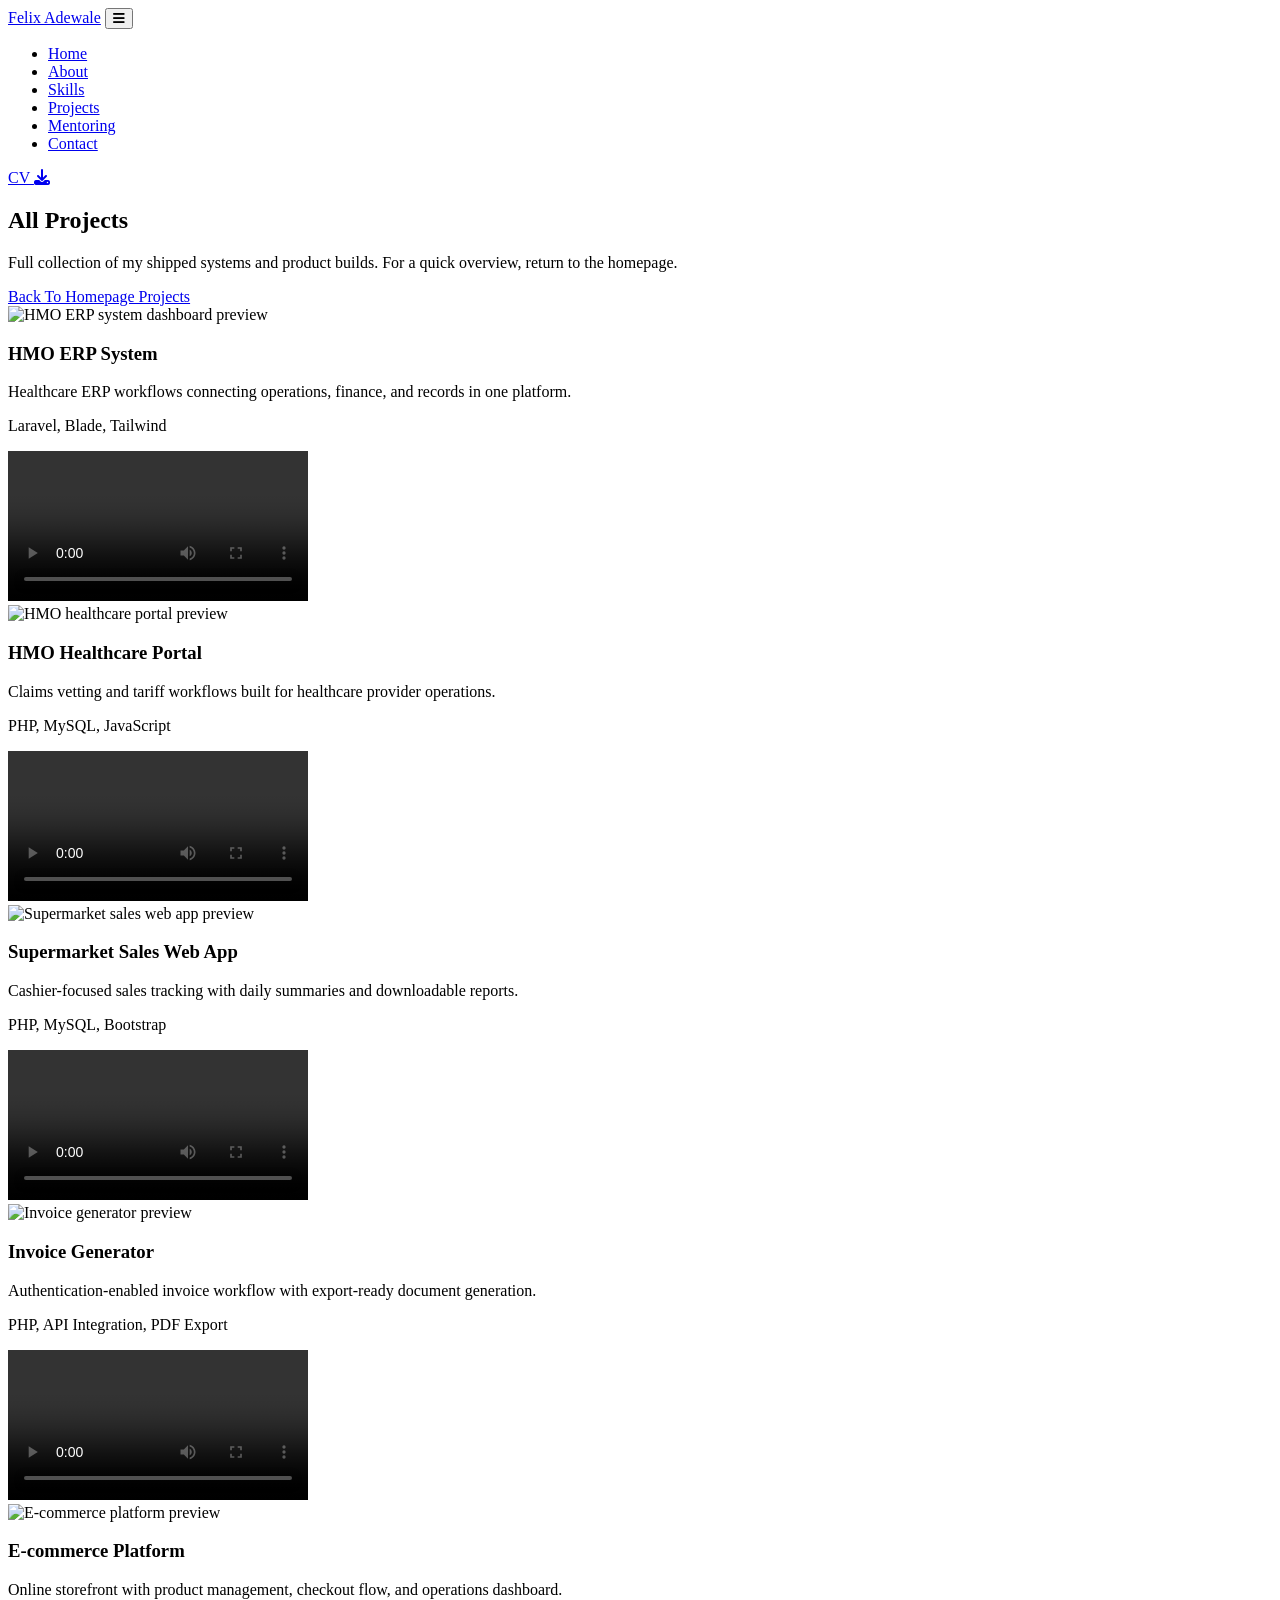
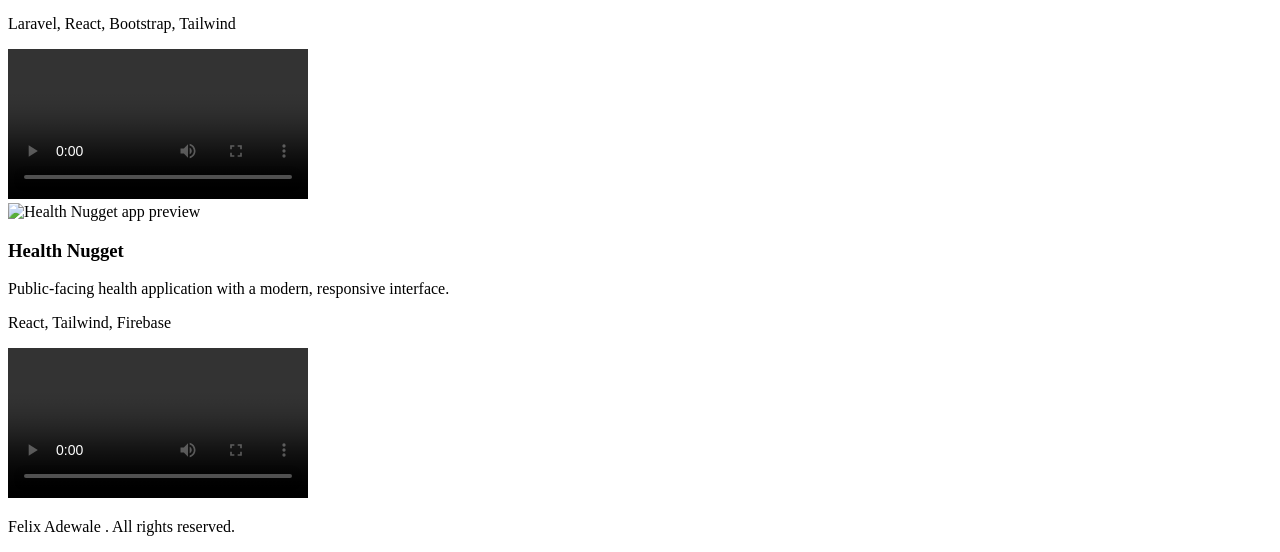
==== projects.html @ 6af77edf "updated my portfolio for socials" ====
<!DOCTYPE html>
<html lang="en">
<head>
    <meta charset="UTF-8">
    <meta name="viewport" content="width=device-width, initial-scale=1.0">
    <title>All Projects | Felix Adewale</title>
    <meta name="description" content="Complete project portfolio of Felix Adewale across healthcare, operations, education, and e-commerce systems.">
    <link rel="preconnect" href="https://fonts.googleapis.com">
    <link rel="preconnect" href="https://fonts.gstatic.com" crossorigin>
    <link href="https://fonts.googleapis.com/css2?family=Space+Grotesk:wght@400;500;700&family=Playfair+Display:wght@600;700&display=swap" rel="stylesheet">
    <link rel="stylesheet" href="https://cdnjs.cloudflare.com/ajax/libs/font-awesome/6.5.2/css/all.min.css" integrity="sha512-SnH5WK+bZxgPHs44uWIX+LLJAJ9/2PkPKZ5QiAj6Ta86w+fsb2TkcmfRyVX3pBnMFcV7oQPJkl9QevSCWr3W6A==" crossorigin="anonymous" referrerpolicy="no-referrer">
    <link rel="stylesheet" href="style.css">
    <link rel="stylesheet" href="animation.css">
    <script src="app.js" defer></script>
</head>
<body>
    <header class="site-header">
        <nav class="navbar container">
            <a href="index.html#home" class="logo">Felix <span>Adewale</span></a>

            <button class="hamburger-menu" aria-expanded="false" aria-controls="nav-links" aria-label="Open menu">
                <i class="fa-solid fa-bars"></i>
            </button>

            <ul class="nav-links" id="nav-links">
                <li><a href="index.html#home">Home</a></li>
                <li><a href="index.html#about">About</a></li>
                <li><a href="index.html#skills">Skills</a></li>
                <li><a href="projects.html" class="active">Projects</a></li>
                <li><a href="index.html#mentoring">Mentoring</a></li>
                <li><a href="index.html#contact">Contact</a></li>
            </ul>

            <a href="assets/cv/Felix-Adewale-CV.docx" target="_blank" rel="noopener" class="cvbtn">
                CV <i class="fa-solid fa-download"></i>
            </a>
        </nav>
    </header>

    <main>
        <section id="portfolio" class="section container">
            <h1>All Projects</h1>
            <p class="projects-page-intro">
                Full collection of my shipped systems and product builds. For a quick overview, return to the homepage.
            </p>
            <div class="view-more-wrap">
                <a href="index.html#portfolio" class="btn btn-outline">Back To Homepage Projects</a>
            </div>

            <div class="portfolio-grid">
                <article class="project-card reveal" style="--delay: .1s">
                    <img src="assets/images/nonsuch20261.png" alt="HMO ERP system dashboard preview">
                    <div class="project-body">
                        <h3>HMO ERP System</h3>
                        <p>Healthcare ERP workflows connecting operations, finance, and records in one platform.</p>
                        <p class="tech">Laravel, Blade, Tailwind</p>
                        <video controls preload="metadata">
                            <source src="assets/videos/laravel_hmo.mp4" type="video/mp4">
                        </video>
                    </div>
                </article>

                <article class="project-card reveal" style="--delay: .2s">
                    <img src="assets/images/hmo.png" alt="HMO healthcare portal preview">
                    <div class="project-body">
                        <h3>HMO Healthcare Portal</h3>
                        <p>Claims vetting and tariff workflows built for healthcare provider operations.</p>
                        <p class="tech">PHP, MySQL, JavaScript</p>
                        <video controls preload="metadata">
                            <source src="assets/videos/Nonsuch portal demo.mp4" type="video/mp4">
                        </video>
                    </div>
                </article>

                

               

                

               
                <article class="project-card reveal" style="--delay: .7s">
                    <img src="assets/images/Microsoft Game DVR - Supermarket Sales System - Google Chrome - VLC media player 2_23_2026 11_55_02 AM.png" alt="Supermarket sales web app preview">
                    <div class="project-body">
                        <h3>Supermarket Sales Web App</h3>
                        <p>Cashier-focused sales tracking with daily summaries and downloadable reports.</p>
                        <p class="tech">PHP, MySQL, Bootstrap</p>
                        <video controls preload="metadata">
                            <source src="assets/videos/Supermarket Sales System - Google Chrome 2025-04-24 10-54-55.mp4" type="video/mp4">
                        </video>
                    </div>
                </article>

                <article class="project-card reveal" style="--delay: .8s">
                    <img src="assets/images/Divine-Love Bags - Login - Google Chrome - VLC media player 2_23_2026 11_41_20 AM.png" alt="Invoice generator preview">
                    <div class="project-body">
                        <h3>Invoice Generator</h3>
                        <p>Authentication-enabled invoice workflow with export-ready document generation.</p>
                        <p class="tech">PHP, API Integration, PDF Export</p>
                        <video controls preload="metadata">
                            <source src="assets/videos/Divine-Love Bags - Login - Google Chrome 2025-08-23 15-38-43.mp4" type="video/mp4">
                        </video>
                    </div>
                </article>

                <article class="project-card reveal" style="--delay: .9s">
                    <img src="assets/images/cosmic.png" alt="E-commerce platform preview">
                    <div class="project-body">
                        <h3>E-commerce Platform</h3>
                        <p>Online storefront with product management, checkout flow, and operations dashboard.</p>
                        <p class="tech">Laravel, React, Bootstrap, Tailwind</p>
                        <video controls preload="metadata">
                            <source src="assets/videos/cosmic.mp4" type="video/mp4">
                        </video>
                    </div>
                </article>

                <article class="project-card reveal" style="--delay: 1s">
                    <img src="assets/images/Health Nugget Ilare - Google Chrome 2_23_2026 10_00_07 PM.png" alt="Health Nugget app preview">
                    <div class="project-body">
                        <h3>Health Nugget</h3>
                        <p>Public-facing health application with a modern, responsive interface.</p>
                        <p class="tech">React, Tailwind, Firebase</p>
                        <video controls preload="metadata">
                            <source src="assets/videos/Health Nugget Ilare - Google Chrome 2026-02-22 16-29-55.mp4" type="video/mp4">
                        </video>
                    </div>
                </article>

                
            </div>
        </section>
    </main>

    <footer class="footer">
        <p>Felix Adewale <span id="year"></span>. All rights reserved.</p>
    </footer>
</body>
</html>
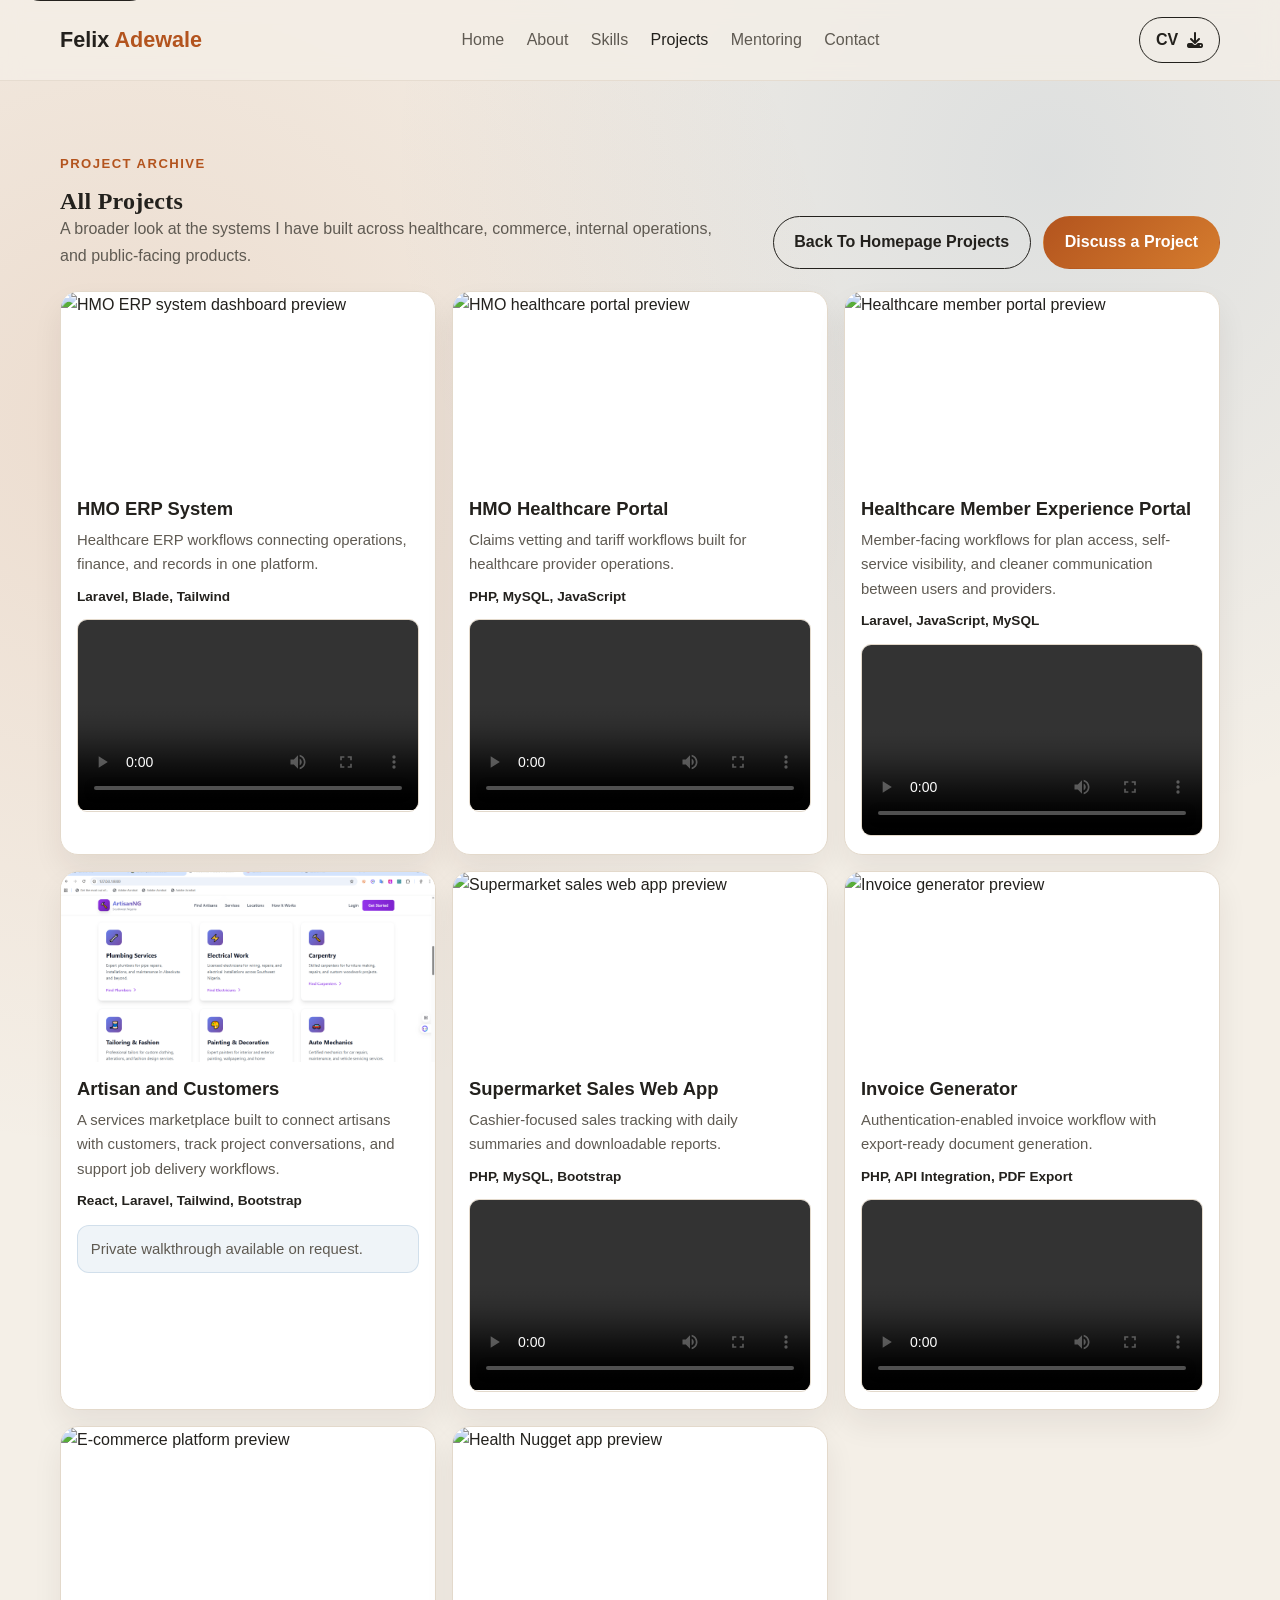
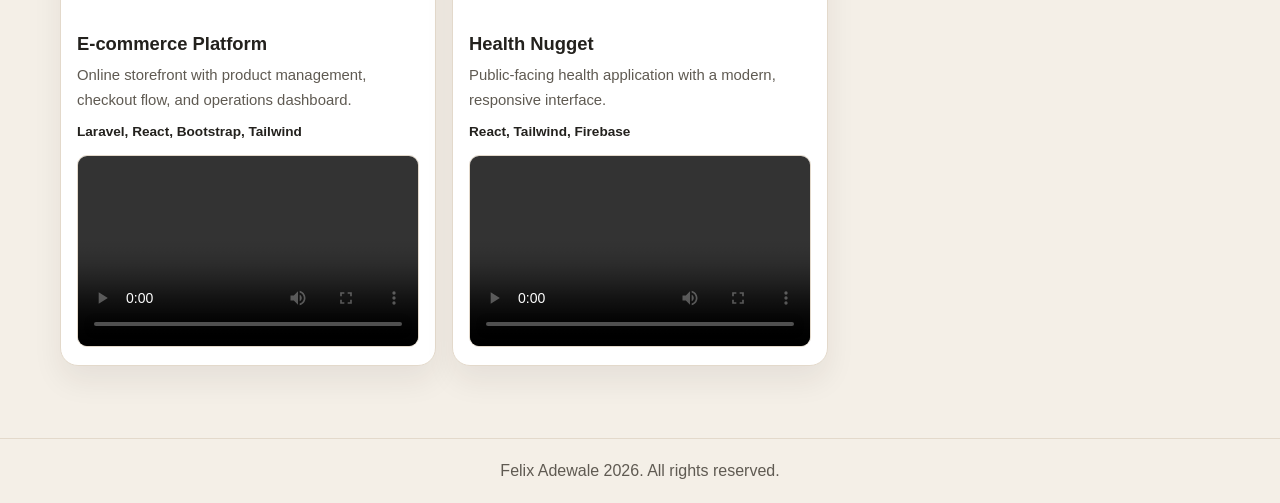
==== commit ccc4a509: "updated projects, demo pictures" ====
--- a/projects.html
+++ b/projects.html
@@ -5,6 +5,7 @@
     <meta name="viewport" content="width=device-width, initial-scale=1.0">
     <title>All Projects | Felix Adewale</title>
     <meta name="description" content="Complete project portfolio of Felix Adewale across healthcare, operations, education, and e-commerce systems.">
+    <meta name="theme-color" content="#f4efe7">
     <link rel="preconnect" href="https://fonts.googleapis.com">
     <link rel="preconnect" href="https://fonts.gstatic.com" crossorigin>
     <link href="https://fonts.googleapis.com/css2?family=Space+Grotesk:wght@400;500;700&family=Playfair+Display:wght@600;700&display=swap" rel="stylesheet">
@@ -13,7 +14,9 @@
     <link rel="stylesheet" href="animation.css">
     <script src="app.js" defer></script>
 </head>
-<body>
+<body class="projects-page">
+    <a href="#main-content" class="skip-link">Skip to content</a>
+
     <header class="site-header">
         <nav class="navbar container">
             <a href="index.html#home" class="logo">Felix <span>Adewale</span></a>
@@ -27,107 +30,126 @@
                 <li><a href="index.html#about">About</a></li>
                 <li><a href="index.html#skills">Skills</a></li>
                 <li><a href="projects.html" class="active">Projects</a></li>
-                <li><a href="index.html#mentoring">Mentoring</a></li>
+                <li><a href="mentoring.html">Mentoring</a></li>
                 <li><a href="index.html#contact">Contact</a></li>
             </ul>
 
-            <a href="assets/cv/Felix-Adewale-CV.docx" target="_blank" rel="noopener" class="cvbtn">
+            <a href="assets/cv/Felix-Adewale-CV.docx" target="_blank" rel="noopener" download class="cvbtn">
                 CV <i class="fa-solid fa-download"></i>
             </a>
         </nav>
     </header>
 
-    <main>
+    <main id="main-content">
         <section id="portfolio" class="section container">
-            <h1>All Projects</h1>
-            <p class="projects-page-intro">
-                Full collection of my shipped systems and product builds. For a quick overview, return to the homepage.
-            </p>
-            <div class="view-more-wrap">
-                <a href="index.html#portfolio" class="btn btn-outline">Back To Homepage Projects</a>
+            <div class="page-intro-shell reveal" style="--delay: .1s">
+                <div>
+                    <p class="eyebrow">Project Archive</p>
+                    <h1>All Projects</h1>
+                    <p class="projects-page-intro">
+                        A broader look at the systems I have built across healthcare, commerce, internal operations, and public-facing products.
+                    </p>
+                </div>
+                <div class="page-intro-actions">
+                    <a href="index.html#portfolio" class="btn btn-outline">Back To Homepage Projects</a>
+                    <a href="index.html#contact" class="btn">Discuss a Project</a>
+                </div>
             </div>
 
             <div class="portfolio-grid">
                 <article class="project-card reveal" style="--delay: .1s">
-                    <img src="assets/images/nonsuch20261.png" alt="HMO ERP system dashboard preview">
+                    <img src="assets/images/nonsuch20261.png" alt="HMO ERP system dashboard preview" loading="lazy" decoding="async">
                     <div class="project-body">
                         <h3>HMO ERP System</h3>
                         <p>Healthcare ERP workflows connecting operations, finance, and records in one platform.</p>
                         <p class="tech">Laravel, Blade, Tailwind</p>
-                        <video controls preload="metadata">
+                        <video controls preload="metadata" playsinline>
                             <source src="assets/videos/laravel_hmo.mp4" type="video/mp4">
                         </video>
                     </div>
                 </article>
 
                 <article class="project-card reveal" style="--delay: .2s">
-                    <img src="assets/images/hmo.png" alt="HMO healthcare portal preview">
+                    <img src="assets/images/hmo.png" alt="HMO healthcare portal preview" loading="lazy" decoding="async">
                     <div class="project-body">
                         <h3>HMO Healthcare Portal</h3>
                         <p>Claims vetting and tariff workflows built for healthcare provider operations.</p>
                         <p class="tech">PHP, MySQL, JavaScript</p>
-                        <video controls preload="metadata">
+                        <video controls preload="metadata" playsinline>
                             <source src="assets/videos/Nonsuch portal demo.mp4" type="video/mp4">
                         </video>
                     </div>
                 </article>
 
-                
+                <article class="project-card reveal" style="--delay: .3s">
+                    <img src="assets/images/nonsuch20262.png" alt="Healthcare member portal preview" loading="lazy" decoding="async">
+                    <div class="project-body">
+                        <h3>Healthcare Member Experience Portal</h3>
+                        <p>Member-facing workflows for plan access, self-service visibility, and cleaner communication between users and providers.</p>
+                        <p class="tech">Laravel, JavaScript, MySQL</p>
+                        <video controls preload="metadata" playsinline>
+                            <source src="assets/videos/nonsuch20262.mp4" type="video/mp4">
+                        </video>
+                    </div>
+                </article>
 
-               
+                <article class="project-card reveal" style="--delay: .4s">
+                    <img src="assets/images/artisan/artisan2.png" alt="Artisan and Customers system preview" loading="lazy" decoding="async">
+                    <div class="project-body">
+                        <h3>Artisan and Customers</h3>
+                        <p>A services marketplace built to connect artisans with customers, track project conversations, and support job delivery workflows.</p>
+                        <p class="tech">React, Laravel, Tailwind, Bootstrap</p>
+                        <p class="project-note">Private walkthrough available on request.</p>
+                    </div>
+                </article>
 
-                
-
-               
-                <article class="project-card reveal" style="--delay: .7s">
-                    <img src="assets/images/Microsoft Game DVR - Supermarket Sales System - Google Chrome - VLC media player 2_23_2026 11_55_02 AM.png" alt="Supermarket sales web app preview">
+                <article class="project-card reveal" style="--delay: .5s">
+                    <img src="assets/images/Microsoft Game DVR - Supermarket Sales System - Google Chrome - VLC media player 2_23_2026 11_55_02 AM.png" alt="Supermarket sales web app preview" loading="lazy" decoding="async">
                     <div class="project-body">
                         <h3>Supermarket Sales Web App</h3>
                         <p>Cashier-focused sales tracking with daily summaries and downloadable reports.</p>
                         <p class="tech">PHP, MySQL, Bootstrap</p>
-                        <video controls preload="metadata">
+                        <video controls preload="metadata" playsinline>
                             <source src="assets/videos/Supermarket Sales System - Google Chrome 2025-04-24 10-54-55.mp4" type="video/mp4">
                         </video>
                     </div>
                 </article>
 
-                <article class="project-card reveal" style="--delay: .8s">
-                    <img src="assets/images/Divine-Love Bags - Login - Google Chrome - VLC media player 2_23_2026 11_41_20 AM.png" alt="Invoice generator preview">
+                <article class="project-card reveal" style="--delay: .6s">
+                    <img src="assets/images/Divine-Love Bags - Login - Google Chrome - VLC media player 2_23_2026 11_41_20 AM.png" alt="Invoice generator preview" loading="lazy" decoding="async">
                     <div class="project-body">
                         <h3>Invoice Generator</h3>
                         <p>Authentication-enabled invoice workflow with export-ready document generation.</p>
                         <p class="tech">PHP, API Integration, PDF Export</p>
-                        <video controls preload="metadata">
+                        <video controls preload="metadata" playsinline>
                             <source src="assets/videos/Divine-Love Bags - Login - Google Chrome 2025-08-23 15-38-43.mp4" type="video/mp4">
                         </video>
                     </div>
                 </article>
 
-                <article class="project-card reveal" style="--delay: .9s">
-                    <img src="assets/images/cosmic.png" alt="E-commerce platform preview">
+                <article class="project-card reveal" style="--delay: .7s">
+                    <img src="assets/images/cosmic.png" alt="E-commerce platform preview" loading="lazy" decoding="async">
                     <div class="project-body">
                         <h3>E-commerce Platform</h3>
                         <p>Online storefront with product management, checkout flow, and operations dashboard.</p>
                         <p class="tech">Laravel, React, Bootstrap, Tailwind</p>
-                        <video controls preload="metadata">
+                        <video controls preload="metadata" playsinline>
                             <source src="assets/videos/cosmic.mp4" type="video/mp4">
                         </video>
                     </div>
                 </article>
 
-                <article class="project-card reveal" style="--delay: 1s">
-                    <img src="assets/images/Health Nugget Ilare - Google Chrome 2_23_2026 10_00_07 PM.png" alt="Health Nugget app preview">
+                <article class="project-card reveal" style="--delay: .8s">
+                    <img src="assets/images/Health Nugget Ilare - Google Chrome 2_23_2026 10_00_07 PM.png" alt="Health Nugget app preview" loading="lazy" decoding="async">
                     <div class="project-body">
                         <h3>Health Nugget</h3>
                         <p>Public-facing health application with a modern, responsive interface.</p>
                         <p class="tech">React, Tailwind, Firebase</p>
-                        <video controls preload="metadata">
+                        <video controls preload="metadata" playsinline>
                             <source src="assets/videos/Health Nugget Ilare - Google Chrome 2026-02-22 16-29-55.mp4" type="video/mp4">
                         </video>
                     </div>
                 </article>
-
-                
             </div>
         </section>
     </main>
--- a/style.css
+++ b/style.css
@@ -0,0 +1,844 @@
+:root {
+    --bg: #f4efe7;
+    --surface: #fff9f2;
+    --surface-strong: #1b4332;
+    --text: #23211d;
+    --muted: #5f5a52;
+    --accent: #b3541e;
+    --accent-2: #3a6ea5;
+    --card: #ffffff;
+    --stroke: #e3d9cb;
+    --shadow: 0 18px 40px rgba(37, 30, 19, 0.12);
+    --container: 1160px;
+}
+
+* {
+    margin: 0;
+    padding: 0;
+    box-sizing: border-box;
+}
+
+html {
+    scroll-behavior: smooth;
+}
+
+body {
+    font-family: 'Space Grotesk', sans-serif;
+    color: var(--text);
+    background:
+        radial-gradient(circle at 10% 20%, rgba(179, 84, 30, 0.12), transparent 36%),
+        radial-gradient(circle at 82% 8%, rgba(58, 110, 165, 0.12), transparent 30%),
+        var(--bg);
+    line-height: 1.65;
+    overflow-x: hidden;
+}
+
+body.menu-open {
+    overflow: hidden;
+}
+
+.skip-link {
+    position: absolute;
+    left: 1rem;
+    top: -3rem;
+    background: var(--text);
+    color: #fff;
+    padding: .7rem 1rem;
+    border-radius: 999px;
+    z-index: 100;
+    transition: top .2s ease;
+}
+
+.skip-link:focus {
+    top: 1rem;
+}
+
+img,
+video {
+    display: block;
+    width: 100%;
+}
+
+a {
+    text-decoration: none;
+    color: inherit;
+}
+
+ul {
+    list-style: none;
+}
+
+.container {
+    width: min(var(--container), 92vw);
+    margin: 0 auto;
+}
+
+.section {
+    padding: 4.5rem 0;
+}
+
+section[id] {
+    scroll-margin-top: 96px;
+}
+
+.section-muted {
+    background: linear-gradient(180deg, rgba(255, 249, 242, 0.4), rgba(255, 249, 242, 0.9));
+    border-block: 1px solid rgba(227, 217, 203, 0.8);
+}
+
+h1,
+h2,
+h3 {
+    line-height: 1.2;
+    overflow-wrap: anywhere;
+}
+
+h1,
+h2 {
+    font-family: 'Playfair Display', serif;
+    letter-spacing: 0.01em;
+}
+
+.site-header {
+    position: sticky;
+    top: 0;
+    z-index: 30;
+    backdrop-filter: blur(10px);
+    background: rgba(244, 239, 231, 0.78);
+    border-bottom: 1px solid rgba(227, 217, 203, 0.8);
+    padding-left: env(safe-area-inset-left);
+    padding-right: env(safe-area-inset-right);
+}
+
+.site-header.scrolled {
+    box-shadow: 0 10px 32px rgba(37, 30, 19, 0.08);
+}
+
+@supports not ((-webkit-backdrop-filter: blur(10px)) or (backdrop-filter: blur(10px))) {
+    .site-header {
+        background: rgba(244, 239, 231, 0.96);
+    }
+}
+
+.navbar {
+    min-height: 80px;
+    display: flex;
+    align-items: center;
+    justify-content: space-between;
+    gap: 1rem;
+}
+
+.logo {
+    font-weight: 700;
+    font-size: 1.35rem;
+}
+
+.logo span {
+    color: var(--accent);
+}
+
+.nav-links {
+    display: flex;
+    gap: 1.4rem;
+}
+
+.nav-links a {
+    font-weight: 500;
+    color: var(--muted);
+    transition: color .25s ease;
+}
+
+.nav-links a:hover,
+.nav-links a.active {
+    color: var(--text);
+}
+
+a:focus-visible,
+button:focus-visible,
+input:focus-visible,
+textarea:focus-visible {
+    outline: 3px solid rgba(58, 110, 165, 0.45);
+    outline-offset: 3px;
+}
+
+.cvbtn {
+    border: 1px solid var(--text);
+    padding: .55rem 1rem;
+    border-radius: 999px;
+    font-weight: 600;
+    display: inline-flex;
+    align-items: center;
+    gap: .55rem;
+    transition: transform .25s ease, background-color .25s ease;
+}
+
+.cvbtn:hover {
+    transform: translateY(-2px);
+    background: var(--text);
+    color: #fff;
+}
+
+.hamburger-menu {
+    display: none;
+    border: none;
+    background: transparent;
+    font-size: 1.4rem;
+    color: var(--text);
+    cursor: pointer;
+}
+
+.hero {
+    padding: 3.5rem 0 4.2rem;
+    display: grid;
+    grid-template-columns: .95fr 1.15fr;
+    align-items: center;
+    gap: clamp(1.5rem, 4vw, 4rem);
+}
+
+.hero-image {
+    justify-self: center;
+}
+
+.hero-image img {
+    width: min(340px, 76vw);
+    max-height: min(520px, 70vh);
+    object-fit: contain;
+    object-position: center top;
+    border-radius: 28px;
+    border: 3px solid rgba(58, 110, 165, 0.3);
+    background: var(--surface);
+    box-shadow: var(--shadow);
+}
+
+.eyebrow {
+    color: var(--accent);
+    text-transform: uppercase;
+    letter-spacing: .11em;
+    font-size: .82rem;
+    font-weight: 700;
+    margin-bottom: .8rem;
+}
+
+.hero-content h1 {
+    font-size: clamp(2rem, 4.9vw, 3.45rem);
+    margin-bottom: .9rem;
+}
+
+.hero-content h2 {
+    font-size: clamp(1.2rem, 2.4vw, 1.8rem);
+    color: var(--muted);
+    margin-bottom: 1.1rem;
+}
+
+.hero-content h2 span {
+    color: var(--accent-2);
+}
+
+.lead {
+    max-width: 62ch;
+    color: var(--muted);
+    margin-bottom: 1.45rem;
+}
+
+.hero-highlights {
+    display: flex;
+    flex-wrap: wrap;
+    gap: .65rem;
+    margin-bottom: 1.4rem;
+}
+
+.hero-highlights li {
+    padding: .45rem .8rem;
+    border: 1px solid rgba(58, 110, 165, 0.2);
+    background: rgba(255, 255, 255, 0.7);
+    border-radius: 999px;
+    font-size: .88rem;
+    color: var(--muted);
+}
+
+.social-icons {
+    display: flex;
+    gap: .8rem;
+    margin-bottom: 1.4rem;
+}
+
+.social-icons a {
+    width: 42px;
+    aspect-ratio: 1;
+    border-radius: 50%;
+    border: 1px solid var(--stroke);
+    background: var(--card);
+    display: grid;
+    place-items: center;
+    transition: transform .2s ease, border-color .2s ease;
+}
+
+.social-icons a:hover {
+    transform: translateY(-3px);
+    border-color: var(--accent);
+}
+
+.hero-btn {
+    display: flex;
+    gap: .8rem;
+    flex-wrap: wrap;
+}
+
+.btn {
+    border: 1px solid transparent;
+    background: linear-gradient(135deg, var(--accent), #d57c2e);
+    color: #fff;
+    padding: .78rem 1.3rem;
+    border-radius: 999px;
+    font-weight: 600;
+    cursor: pointer;
+    transition: transform .2s ease, filter .2s ease;
+}
+
+.btn:hover {
+    transform: translateY(-2px);
+    filter: brightness(1.04);
+}
+
+.btn-outline {
+    background: transparent;
+    color: var(--text);
+    border-color: var(--text);
+}
+
+.stats {
+    display: grid;
+    grid-template-columns: repeat(4, minmax(0, 1fr));
+    gap: 1rem;
+    margin-bottom: 3rem;
+}
+
+.stat {
+    background: var(--card);
+    border: 1px solid var(--stroke);
+    border-radius: 16px;
+    padding: 1.2rem;
+    box-shadow: 0 10px 25px rgba(40, 35, 27, 0.06);
+}
+
+.stat h3 {
+    color: var(--accent-2);
+    font-size: 1.75rem;
+    margin-bottom: .15rem;
+}
+
+.stat p {
+    color: var(--muted);
+    font-size: .95rem;
+}
+
+#about p {
+    max-width: 80ch;
+    color: var(--muted);
+}
+
+#about strong {
+    color: var(--text);
+}
+
+.about-grid {
+    margin-top: 1rem;
+    display: grid;
+    grid-template-columns: 1.2fr .95fr;
+    gap: 1.1rem;
+    align-items: start;
+}
+
+.about-copy {
+    display: grid;
+    gap: 1rem;
+}
+
+.about-points {
+    display: grid;
+    gap: .9rem;
+}
+
+.info-card {
+    background: rgba(255, 255, 255, 0.76);
+    border: 1px solid var(--stroke);
+    border-radius: 16px;
+    padding: 1rem;
+    box-shadow: 0 10px 24px rgba(40, 35, 27, 0.06);
+}
+
+.info-card h3 {
+    margin-bottom: .45rem;
+    font-size: 1.05rem;
+}
+
+.info-card p,
+.info-card small {
+    color: var(--muted);
+}
+
+.skills-grid {
+    margin-top: 1.25rem;
+    display: grid;
+    grid-template-columns: repeat(4, minmax(0, 1fr));
+    gap: .85rem;
+}
+
+.skill {
+    background: var(--card);
+    border: 1px solid var(--stroke);
+    border-radius: 14px;
+    padding: .95rem;
+    display: flex;
+    align-items: center;
+    gap: .65rem;
+    font-size: .94rem;
+    font-weight: 500;
+}
+
+.skill i {
+    color: var(--accent);
+}
+
+.portfolio-grid {
+    margin-top: 1.35rem;
+    display: grid;
+    grid-template-columns: repeat(3, minmax(0, 1fr));
+    gap: 1rem;
+}
+
+.project-card {
+    background: var(--card);
+    border: 1px solid var(--stroke);
+    border-radius: 18px;
+    overflow: hidden;
+    box-shadow: 0 15px 30px rgba(40, 35, 27, 0.07);
+    transition: transform .25s ease, box-shadow .25s ease;
+}
+
+.project-card:hover {
+    transform: translateY(-5px);
+    box-shadow: 0 20px 34px rgba(40, 35, 27, 0.12);
+}
+
+.project-card img {
+    height: 190px;
+    object-fit: cover;
+}
+
+.project-body {
+    padding: 1rem 1rem 1.1rem;
+}
+
+.project-body h3 {
+    margin-bottom: .5rem;
+    font-size: 1.15rem;
+}
+
+.project-body p {
+    color: var(--muted);
+    font-size: .93rem;
+    margin-bottom: .55rem;
+}
+
+.project-body .tech {
+    color: var(--text);
+    font-weight: 600;
+    font-size: .85rem;
+}
+
+.project-note {
+    margin-top: .75rem;
+    padding: .7rem .8rem;
+    border-radius: 12px;
+    background: rgba(58, 110, 165, 0.08);
+    border: 1px solid rgba(58, 110, 165, 0.16);
+}
+
+.project-body video {
+    margin-top: .7rem;
+    border-radius: 10px;
+    border: 1px solid var(--stroke);
+    aspect-ratio: 16 / 9;
+    object-fit: cover;
+}
+
+.projects-page-intro {
+    color: var(--muted);
+    max-width: 75ch;
+}
+
+.section-intro {
+    margin-top: .85rem;
+    color: var(--muted);
+    max-width: 74ch;
+}
+
+.page-intro-shell {
+    display: flex;
+    align-items: end;
+    justify-content: space-between;
+    gap: 1rem;
+    margin-bottom: 1.2rem;
+}
+
+.page-intro-actions {
+    display: flex;
+    gap: .75rem;
+    flex-wrap: wrap;
+    justify-content: flex-end;
+}
+
+.view-more-wrap {
+    margin-top: 1.25rem;
+    display: flex;
+    justify-content: center;
+}
+
+.demo-gallery {
+    margin-top: 1.3rem;
+    display: grid;
+    grid-template-columns: repeat(3, minmax(0, 1fr));
+    gap: 1rem;
+    align-items: start;
+}
+
+.demo-card {
+    background: var(--card);
+    border: 1px solid var(--stroke);
+    border-radius: 18px;
+    overflow: hidden;
+    box-shadow: 0 12px 30px rgba(40, 35, 27, 0.08);
+    max-width: 320px;
+    width: 100%;
+    justify-self: center;
+}
+
+.demo-card img {
+    height: 190px;
+    object-fit: cover;
+}
+
+.mentoring-intro {
+    margin-top: .85rem;
+    color: var(--muted);
+    max-width: 74ch;
+}
+
+.mentoring-grid {
+    margin-top: 1.3rem;
+    display: grid;
+    grid-template-columns: repeat(3, minmax(0, 1fr));
+    gap: 1rem;
+}
+
+.mentoring-card {
+    background: var(--card);
+    border: 1px solid var(--stroke);
+    border-radius: 16px;
+    overflow: hidden;
+    box-shadow: 0 12px 30px rgba(40, 35, 27, 0.07);
+    transition: transform .25s ease, box-shadow .25s ease;
+}
+
+.mentoring-card:hover {
+    transform: translateY(-4px);
+    box-shadow: 0 18px 32px rgba(40, 35, 27, 0.11);
+}
+
+.mentoring-card img {
+    height: 220px;
+    object-fit: cover;
+}
+
+.mentoring-card figcaption {
+    padding: .85rem .95rem;
+    font-size: .92rem;
+    color: var(--muted);
+}
+
+.contact-wrap {
+    max-width: 760px;
+}
+
+.contact-wrap p {
+    color: var(--muted);
+    margin-top: .7rem;
+}
+
+.contact-methods {
+    margin-top: 1.2rem;
+    display: grid;
+    grid-template-columns: repeat(3, minmax(0, 1fr));
+    gap: .85rem;
+}
+
+.contact-card {
+    display: flex;
+    align-items: center;
+    gap: .8rem;
+    min-height: 100%;
+}
+
+.contact-card strong,
+.contact-card small {
+    display: block;
+}
+
+.contact-icon {
+    width: 44px;
+    aspect-ratio: 1;
+    border-radius: 50%;
+    display: grid;
+    place-items: center;
+    background: rgba(179, 84, 30, 0.1);
+    color: var(--accent);
+    flex-shrink: 0;
+}
+
+.contact-form {
+    margin-top: 1.2rem;
+    display: grid;
+    grid-template-columns: 1fr 1fr;
+    gap: .85rem;
+}
+
+.contact-form input,
+.contact-form textarea {
+    width: 100%;
+    border: 1px solid var(--stroke);
+    background: #fff;
+    border-radius: 12px;
+    padding: .8rem .85rem;
+    font: inherit;
+}
+
+.contact-form textarea {
+    grid-column: span 2;
+    resize: vertical;
+}
+
+.contact-form button {
+    width: fit-content;
+}
+
+.footer {
+    text-align: center;
+    padding: 1.2rem;
+    border-top: 1px solid var(--stroke);
+    color: var(--muted);
+}
+
+.scroll-up {
+    position: fixed;
+    right: 1.25rem;
+    bottom: 1.25rem;
+    width: 48px;
+    height: 48px;
+    border: none;
+    border-radius: 50%;
+    display: grid;
+    place-items: center;
+    background: linear-gradient(135deg, var(--accent), #d57c2e);
+    color: #fff;
+    box-shadow: 0 14px 28px rgba(40, 35, 27, 0.18);
+    cursor: pointer;
+    opacity: 0;
+    visibility: hidden;
+    transform: translateY(14px);
+    transition: opacity .25s ease, transform .25s ease, visibility .25s ease;
+    z-index: 40;
+}
+
+.scroll-up.is-visible {
+    opacity: 1;
+    visibility: visible;
+    transform: translateY(0);
+}
+
+.scroll-up:hover {
+    transform: translateY(-3px);
+}
+
+@media (max-width: 1080px) {
+    .about-grid {
+        grid-template-columns: 1fr;
+    }
+
+    .skills-grid {
+        grid-template-columns: repeat(3, minmax(0, 1fr));
+    }
+
+    .portfolio-grid,
+    .mentoring-grid,
+    .contact-methods,
+    .demo-gallery {
+        grid-template-columns: repeat(2, minmax(0, 1fr));
+    }
+}
+
+@media (max-width: 840px) {
+    .navbar {
+        min-height: 74px;
+    }
+
+    .hamburger-menu {
+        display: inline-flex;
+        align-items: center;
+        justify-content: center;
+        order: 3;
+    }
+
+    .cvbtn {
+        margin-left: auto;
+    }
+
+    .nav-links {
+        position: absolute;
+        top: 74px;
+        left: 0;
+        width: 100%;
+        padding: 1rem 4vw 1.2rem;
+        background: rgba(255, 249, 242, 0.98);
+        border-bottom: 1px solid var(--stroke);
+        display: none;
+        flex-direction: column;
+        gap: .8rem;
+        max-height: calc(100vh - 74px);
+        max-height: calc(100dvh - 74px);
+        overflow-y: auto;
+    }
+
+    .nav-links.active {
+        display: flex;
+    }
+
+    .hero {
+        grid-template-columns: 1fr;
+        padding-top: 2.1rem;
+    }
+
+    .page-intro-shell {
+        flex-direction: column;
+        align-items: start;
+    }
+
+    .page-intro-actions {
+        justify-content: start;
+    }
+
+    .stats {
+        grid-template-columns: repeat(2, minmax(0, 1fr));
+    }
+
+    .skills-grid {
+        grid-template-columns: repeat(2, minmax(0, 1fr));
+    }
+}
+
+@media (max-width: 600px) {
+    .cvbtn {
+        display: none;
+    }
+
+    .hero {
+        padding-bottom: 2.9rem;
+    }
+
+    .hero-btn {
+        flex-direction: column;
+        align-items: stretch;
+    }
+
+    .stats,
+    .skills-grid,
+    .portfolio-grid,
+    .mentoring-grid,
+    .contact-methods,
+    .demo-gallery {
+        grid-template-columns: 1fr;
+    }
+
+    .contact-form {
+        grid-template-columns: 1fr;
+    }
+
+    .contact-form textarea {
+        grid-column: auto;
+    }
+}
+
+@media (max-width: 380px) {
+    .container {
+        width: min(var(--container), 94vw);
+    }
+
+    .logo {
+        font-size: 1.08rem;
+    }
+
+    .hero-content h1 {
+        font-size: clamp(1.55rem, 8vw, 2rem);
+    }
+
+    .hero-content h2 {
+        font-size: 1.05rem;
+    }
+
+    .social-icons a {
+        width: 38px;
+    }
+
+    .btn {
+        padding: .72rem 1rem;
+        font-size: .92rem;
+    }
+}
+
+@media (max-height: 500px) and (orientation: landscape) {
+    .hero {
+        padding-block: 1.25rem 2rem;
+    }
+
+    .hero-image img {
+        width: min(250px, 40vw);
+    }
+}
+
+@media (min-width: 1500px) {
+    :root {
+        --container: 1280px;
+    }
+
+    .portfolio-grid,
+    .mentoring-grid {
+        grid-template-columns: repeat(3, minmax(0, 1fr));
+        gap: 1.2rem;
+    }
+}
+
+@media (hover: none) {
+    .project-card:hover,
+    .mentoring-card:hover,
+    .btn:hover,
+    .social-icons a:hover,
+    .cvbtn:hover,
+    .scroll-up:hover {
+        transform: none;
+        box-shadow: inherit;
+        filter: none;
+    }
+}
+
+@media (prefers-reduced-motion: reduce) {
+    html {
+        scroll-behavior: auto;
+    }
+
+    *,
+    *::before,
+    *::after {
+        animation: none !important;
+        transition: none !important;
+    }
+}
--- a/animation.css
+++ b/animation.css
@@ -0,0 +1,69 @@
+.navbar a,
+.navbar li {
+    opacity: 0;
+    animation: navSlide .55s ease forwards;
+    animation-delay: calc(0.08s * var(--i));
+}
+
+@keyframes navSlide {
+    from {
+        opacity: 0;
+        transform: translateY(-10px);
+    }
+
+    to {
+        opacity: 1;
+        transform: translateY(0);
+    }
+}
+
+.hero-image-animation {
+    animation: floatIn .8s ease .1s both;
+}
+
+@keyframes floatIn {
+    from {
+        opacity: 0;
+        transform: translateY(12px) scale(.97);
+    }
+
+    to {
+        opacity: 1;
+        transform: translateY(0) scale(1);
+    }
+}
+
+.hero-content-animation > * {
+    opacity: 0;
+    animation: rise .7s ease forwards;
+    animation-delay: var(--delay, .2s);
+}
+
+.reveal {
+    opacity: 0;
+    transform: translateY(16px);
+}
+
+.reveal.is-visible {
+    animation: reveal .7s cubic-bezier(.2, .7, .2, 1) forwards;
+    animation-delay: var(--delay, 0s);
+}
+
+@keyframes rise {
+    from {
+        opacity: 0;
+        transform: translateY(18px);
+    }
+
+    to {
+        opacity: 1;
+        transform: translateY(0);
+    }
+}
+
+@keyframes reveal {
+    to {
+        opacity: 1;
+        transform: translateY(0);
+    }
+}
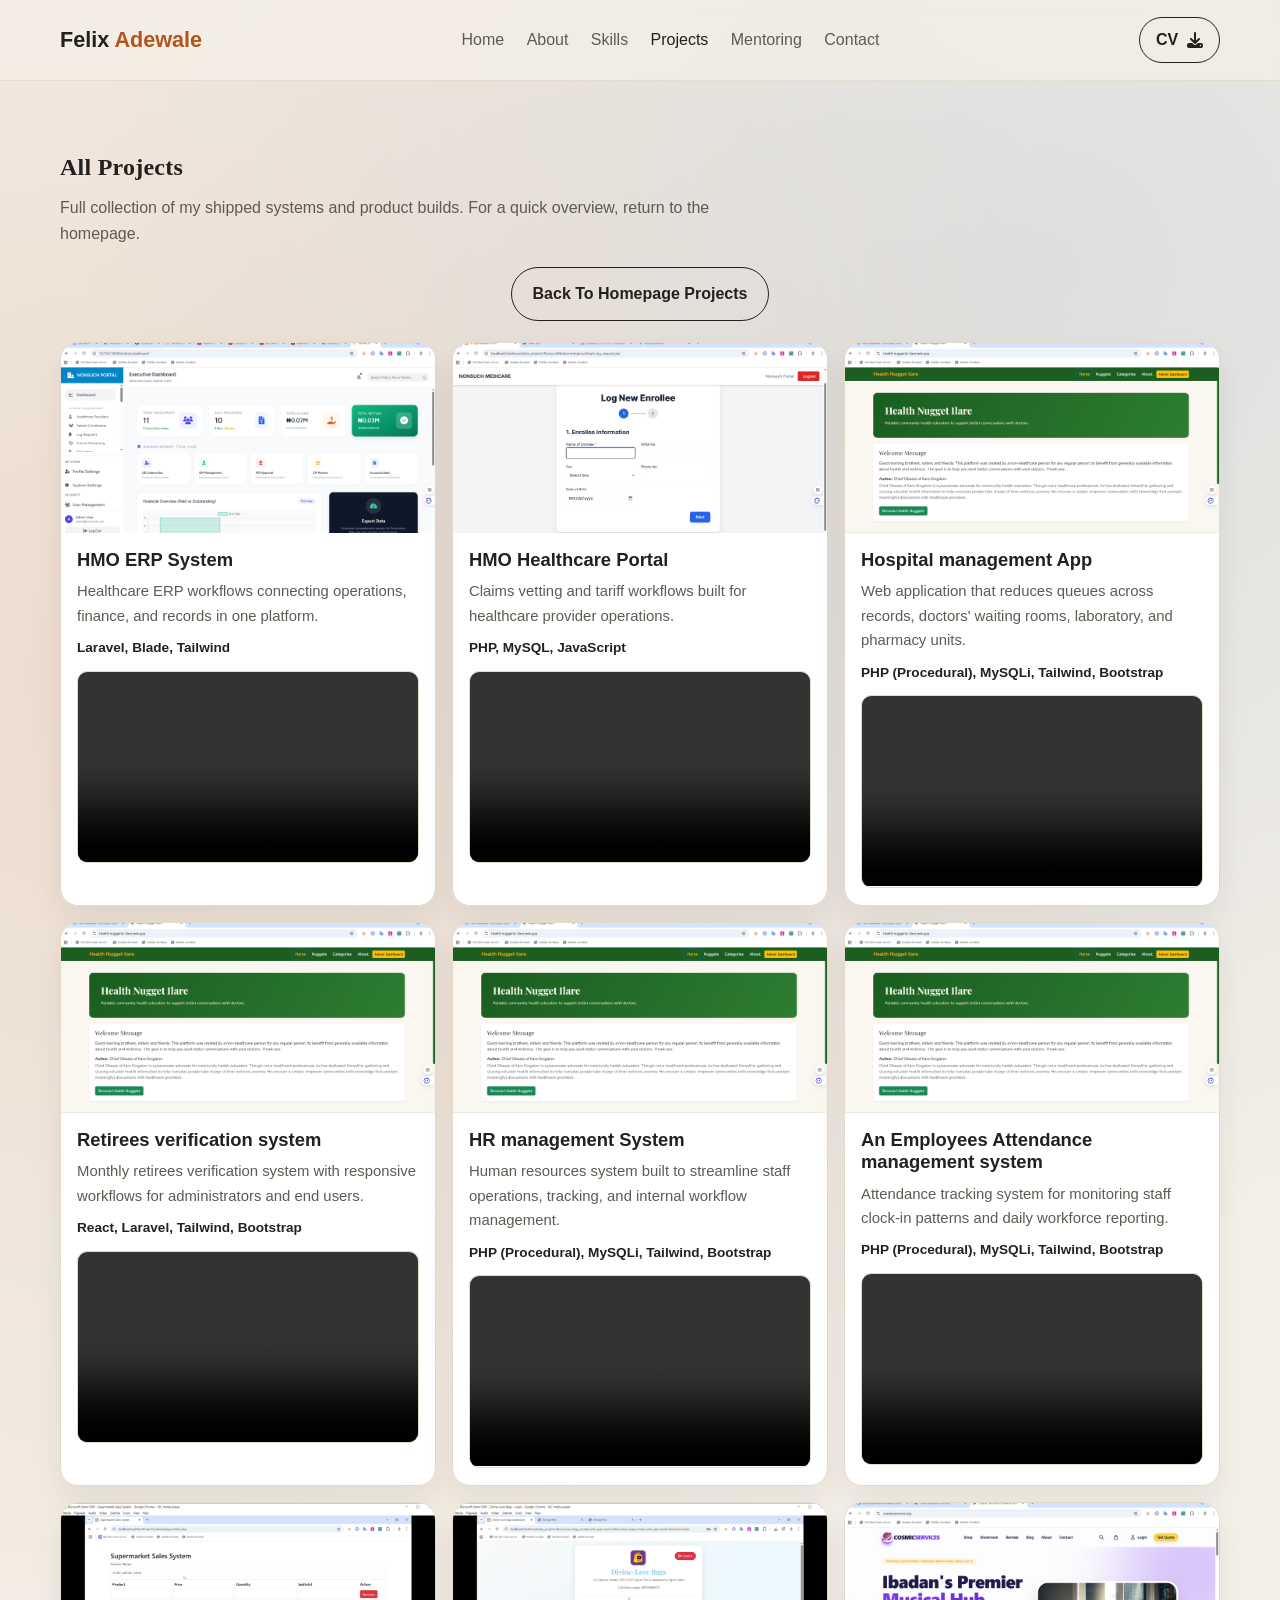
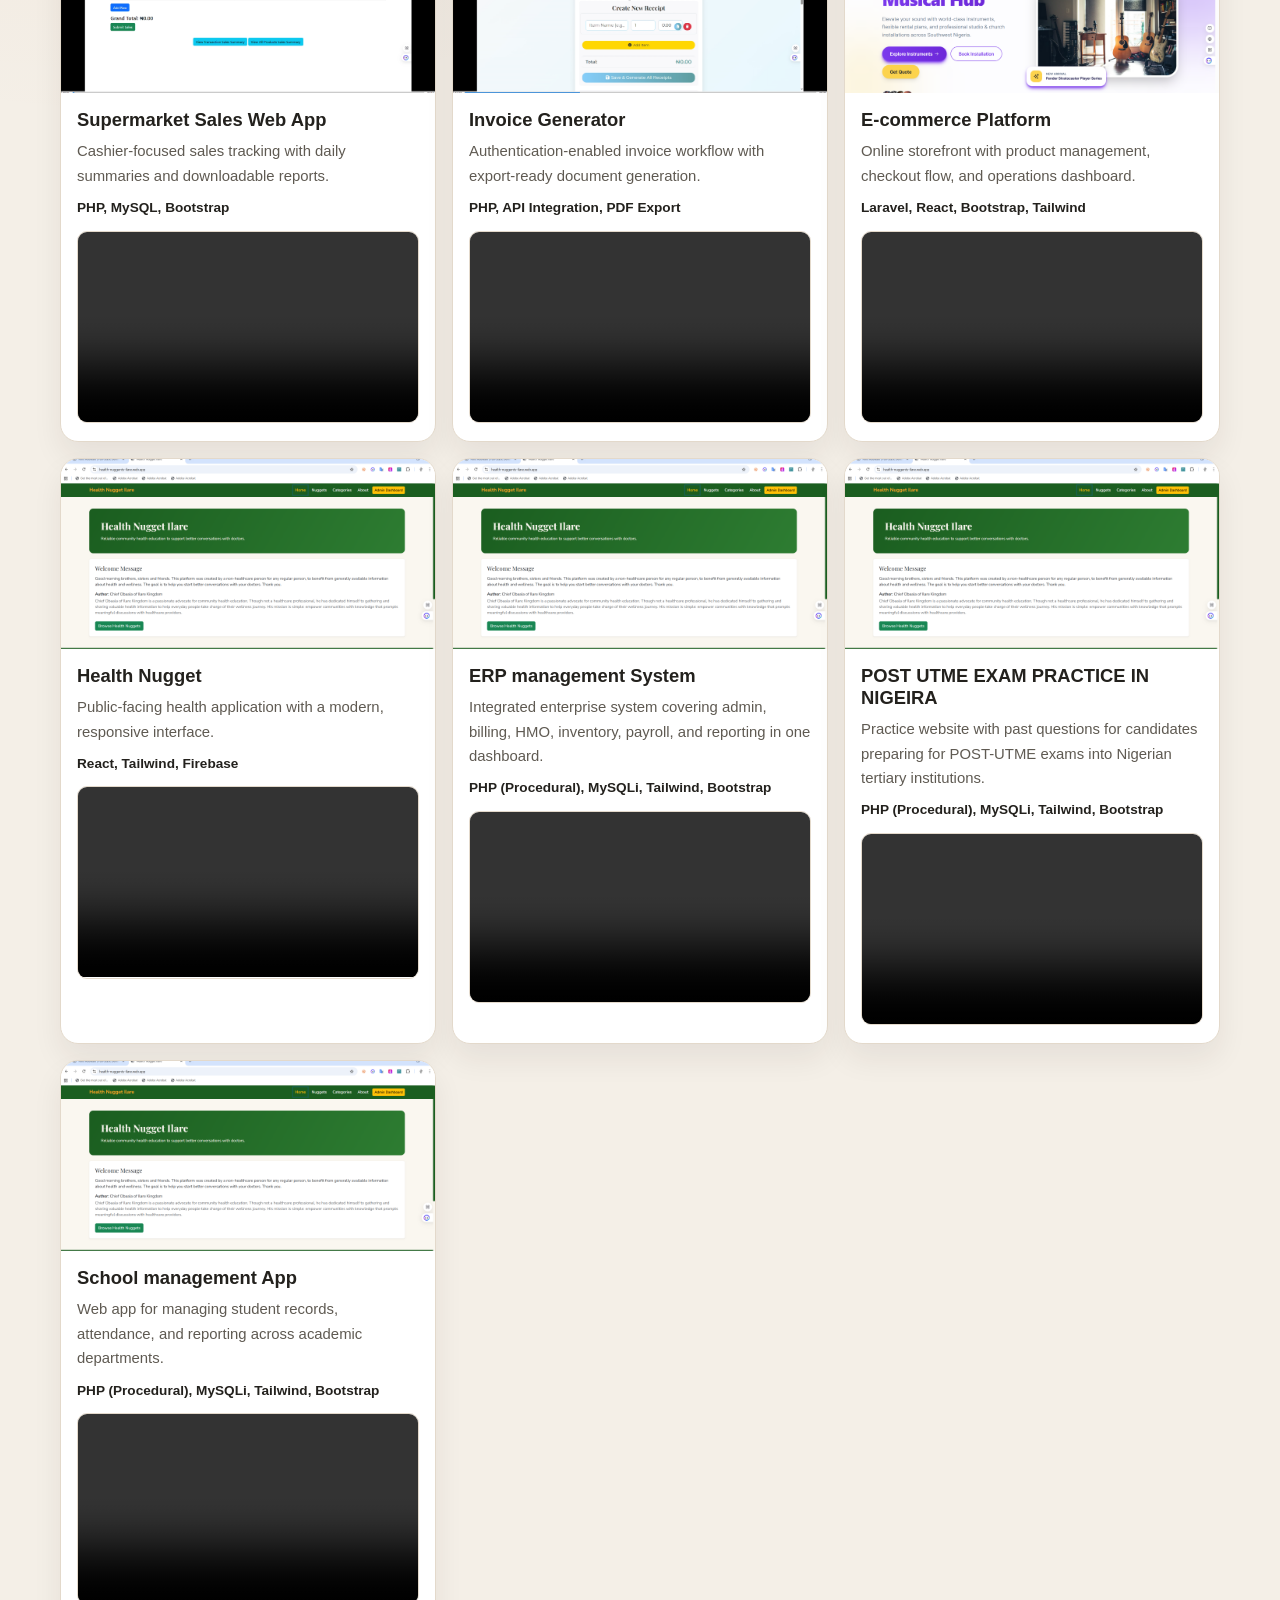
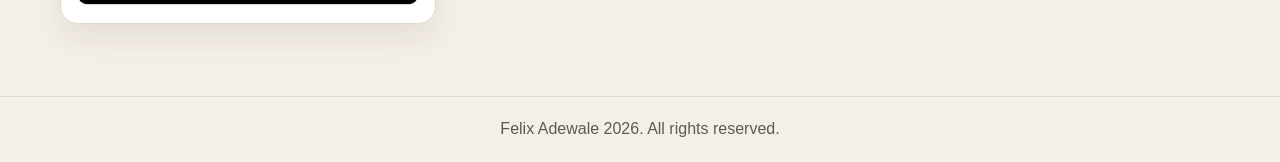
==== commit 32df2be6: "updated projects" ====
--- a/projects.html
+++ b/projects.html
@@ -5,7 +5,6 @@
     <meta name="viewport" content="width=device-width, initial-scale=1.0">
     <title>All Projects | Felix Adewale</title>
     <meta name="description" content="Complete project portfolio of Felix Adewale across healthcare, operations, education, and e-commerce systems.">
-    <meta name="theme-color" content="#f4efe7">
     <link rel="preconnect" href="https://fonts.googleapis.com">
     <link rel="preconnect" href="https://fonts.gstatic.com" crossorigin>
     <link href="https://fonts.googleapis.com/css2?family=Space+Grotesk:wght@400;500;700&family=Playfair+Display:wght@600;700&display=swap" rel="stylesheet">
@@ -14,9 +13,7 @@
     <link rel="stylesheet" href="animation.css">
     <script src="app.js" defer></script>
 </head>
-<body class="projects-page">
-    <a href="#main-content" class="skip-link">Skip to content</a>
-
+<body>
     <header class="site-header">
         <nav class="navbar container">
             <a href="index.html#home" class="logo">Felix <span>Adewale</span></a>
@@ -30,122 +27,178 @@
                 <li><a href="index.html#about">About</a></li>
                 <li><a href="index.html#skills">Skills</a></li>
                 <li><a href="projects.html" class="active">Projects</a></li>
-                <li><a href="mentoring.html">Mentoring</a></li>
+                <li><a href="index.html#mentoring">Mentoring</a></li>
                 <li><a href="index.html#contact">Contact</a></li>
             </ul>
 
-            <a href="assets/cv/Felix-Adewale-CV.docx" target="_blank" rel="noopener" download class="cvbtn">
+            <a href="assets/cv/Felix-Adewale-CV.docx" target="_blank" rel="noopener" class="cvbtn">
                 CV <i class="fa-solid fa-download"></i>
             </a>
         </nav>
     </header>
 
-    <main id="main-content">
+    <main>
         <section id="portfolio" class="section container">
-            <div class="page-intro-shell reveal" style="--delay: .1s">
-                <div>
-                    <p class="eyebrow">Project Archive</p>
-                    <h1>All Projects</h1>
-                    <p class="projects-page-intro">
-                        A broader look at the systems I have built across healthcare, commerce, internal operations, and public-facing products.
-                    </p>
-                </div>
-                <div class="page-intro-actions">
-                    <a href="index.html#portfolio" class="btn btn-outline">Back To Homepage Projects</a>
-                    <a href="index.html#contact" class="btn">Discuss a Project</a>
-                </div>
+            <h1>All Projects</h1>
+            <p class="projects-page-intro">
+                Full collection of my shipped systems and product builds. For a quick overview, return to the homepage.
+            </p>
+            <div class="view-more-wrap">
+                <a href="index.html#portfolio" class="btn btn-outline">Back To Homepage Projects</a>
             </div>
 
             <div class="portfolio-grid">
                 <article class="project-card reveal" style="--delay: .1s">
-                    <img src="assets/images/nonsuch20261.png" alt="HMO ERP system dashboard preview" loading="lazy" decoding="async">
+                    <img src="assets/images/nonsuch20261.png" alt="HMO ERP system dashboard preview">
                     <div class="project-body">
                         <h3>HMO ERP System</h3>
                         <p>Healthcare ERP workflows connecting operations, finance, and records in one platform.</p>
                         <p class="tech">Laravel, Blade, Tailwind</p>
-                        <video controls preload="metadata" playsinline>
-                            <source src="assets/videos/laravel_hmo.mp4" type="video/mp4">
+                        <video controls preload="metadata">
+                            <source src="assets/videos/nonsuch20262.mp4" type="video/mp4">
                         </video>
                     </div>
                 </article>
 
                 <article class="project-card reveal" style="--delay: .2s">
-                    <img src="assets/images/hmo.png" alt="HMO healthcare portal preview" loading="lazy" decoding="async">
+                    <img src="assets/images/hmo.png" alt="HMO healthcare portal preview">
                     <div class="project-body">
                         <h3>HMO Healthcare Portal</h3>
                         <p>Claims vetting and tariff workflows built for healthcare provider operations.</p>
                         <p class="tech">PHP, MySQL, JavaScript</p>
-                        <video controls preload="metadata" playsinline>
+                        <video controls preload="metadata">
                             <source src="assets/videos/Nonsuch portal demo.mp4" type="video/mp4">
                         </video>
                     </div>
                 </article>
 
                 <article class="project-card reveal" style="--delay: .3s">
-                    <img src="assets/images/nonsuch20262.png" alt="Healthcare member portal preview" loading="lazy" decoding="async">
-                    <div class="project-body">
-                        <h3>Healthcare Member Experience Portal</h3>
-                        <p>Member-facing workflows for plan access, self-service visibility, and cleaner communication between users and providers.</p>
-                        <p class="tech">Laravel, JavaScript, MySQL</p>
-                        <video controls preload="metadata" playsinline>
-                            <source src="assets/videos/nonsuch20262.mp4" type="video/mp4">
+                    <img src="assets/images/Health Nugget Ilare - Google Chrome 2_23_2026 10_00_07 PM.png" alt="Hospital management app preview">
+                    <div class="project-body">
+                        <h3>Hospital management App</h3>
+                        <p>Web application that reduces queues across records, doctors' waiting rooms, laboratory, and pharmacy units.</p>
+                        <p class="tech">PHP (Procedural), MySQLi, Tailwind, Bootstrap</p>
+                        <video controls preload="metadata">
+                            <source src="assets/videos/Health Nugget Ilare - Google Chrome 2026-02-22 16-29-55.mp4" type="video/mp4">
                         </video>
                     </div>
                 </article>
 
                 <article class="project-card reveal" style="--delay: .4s">
-                    <img src="assets/images/artisan/artisan2.png" alt="Artisan and Customers system preview" loading="lazy" decoding="async">
-                    <div class="project-body">
-                        <h3>Artisan and Customers</h3>
-                        <p>A services marketplace built to connect artisans with customers, track project conversations, and support job delivery workflows.</p>
+                    <img src="assets/images/Health Nugget Ilare - Google Chrome 2_23_2026 10_00_07 PM.png" alt="Retirees verification system preview">
+                    <div class="project-body">
+                        <h3>Retirees verification system</h3>
+                        <p>Monthly retirees verification system with responsive workflows for administrators and end users.</p>
                         <p class="tech">React, Laravel, Tailwind, Bootstrap</p>
-                        <p class="project-note">Private walkthrough available on request.</p>
+                        <video controls preload="metadata">
+                            <source src="assets/videos/Health Nugget Ilare - Google Chrome 2026-02-22 16-29-55.mp4" type="video/mp4">
+                        </video>
                     </div>
                 </article>
 
                 <article class="project-card reveal" style="--delay: .5s">
-                    <img src="assets/images/Microsoft Game DVR - Supermarket Sales System - Google Chrome - VLC media player 2_23_2026 11_55_02 AM.png" alt="Supermarket sales web app preview" loading="lazy" decoding="async">
+                    <img src="assets/images/Health Nugget Ilare - Google Chrome 2_23_2026 10_00_07 PM.png" alt="HR management system preview">
+                    <div class="project-body">
+                        <h3>HR management System</h3>
+                        <p>Human resources system built to streamline staff operations, tracking, and internal workflow management.</p>
+                        <p class="tech">PHP (Procedural), MySQLi, Tailwind, Bootstrap</p>
+                        <video controls preload="metadata">
+                            <source src="assets/videos/Health Nugget Ilare - Google Chrome 2026-02-22 16-29-55.mp4" type="video/mp4">
+                        </video>
+                    </div>
+                </article>
+
+                <article class="project-card reveal" style="--delay: .6s">
+                    <img src="assets/images/Health Nugget Ilare - Google Chrome 2_23_2026 10_00_07 PM.png" alt="Employee attendance system preview">
+                    <div class="project-body">
+                        <h3>An Employees Attendance management system</h3>
+                        <p>Attendance tracking system for monitoring staff clock-in patterns and daily workforce reporting.</p>
+                        <p class="tech">PHP (Procedural), MySQLi, Tailwind, Bootstrap</p>
+                        <video controls preload="metadata">
+                            <source src="assets/videos/Health Nugget Ilare - Google Chrome 2026-02-22 16-29-55.mp4" type="video/mp4">
+                        </video>
+                    </div>
+                </article>
+
+                <article class="project-card reveal" style="--delay: .7s">
+                    <img src="assets/images/Microsoft Game DVR - Supermarket Sales System - Google Chrome - VLC media player 2_23_2026 11_55_02 AM.png" alt="Supermarket sales web app preview">
                     <div class="project-body">
                         <h3>Supermarket Sales Web App</h3>
                         <p>Cashier-focused sales tracking with daily summaries and downloadable reports.</p>
                         <p class="tech">PHP, MySQL, Bootstrap</p>
-                        <video controls preload="metadata" playsinline>
+                        <video controls preload="metadata">
                             <source src="assets/videos/Supermarket Sales System - Google Chrome 2025-04-24 10-54-55.mp4" type="video/mp4">
                         </video>
                     </div>
                 </article>
 
-                <article class="project-card reveal" style="--delay: .6s">
-                    <img src="assets/images/Divine-Love Bags - Login - Google Chrome - VLC media player 2_23_2026 11_41_20 AM.png" alt="Invoice generator preview" loading="lazy" decoding="async">
+                <article class="project-card reveal" style="--delay: .8s">
+                    <img src="assets/images/Divine-Love Bags - Login - Google Chrome - VLC media player 2_23_2026 11_41_20 AM.png" alt="Invoice generator preview">
                     <div class="project-body">
                         <h3>Invoice Generator</h3>
                         <p>Authentication-enabled invoice workflow with export-ready document generation.</p>
                         <p class="tech">PHP, API Integration, PDF Export</p>
-                        <video controls preload="metadata" playsinline>
+                        <video controls preload="metadata">
                             <source src="assets/videos/Divine-Love Bags - Login - Google Chrome 2025-08-23 15-38-43.mp4" type="video/mp4">
                         </video>
                     </div>
                 </article>
 
-                <article class="project-card reveal" style="--delay: .7s">
-                    <img src="assets/images/cosmic.png" alt="E-commerce platform preview" loading="lazy" decoding="async">
+                <article class="project-card reveal" style="--delay: .9s">
+                    <img src="assets/images/cosmic.png" alt="E-commerce platform preview">
                     <div class="project-body">
                         <h3>E-commerce Platform</h3>
                         <p>Online storefront with product management, checkout flow, and operations dashboard.</p>
                         <p class="tech">Laravel, React, Bootstrap, Tailwind</p>
-                        <video controls preload="metadata" playsinline>
-                            <source src="assets/videos/cosmic.mp4" type="video/mp4">
-                        </video>
-                    </div>
-                </article>
-
-                <article class="project-card reveal" style="--delay: .8s">
-                    <img src="assets/images/Health Nugget Ilare - Google Chrome 2_23_2026 10_00_07 PM.png" alt="Health Nugget app preview" loading="lazy" decoding="async">
+                        <video controls preload="metadata">
+                            <source src="assets/videos/cosmicsoundservices.mp4" type="video/mp4">
+                        </video>
+                    </div>
+                </article>
+
+                <article class="project-card reveal" style="--delay: 1s">
+                    <img src="assets/images/Health Nugget Ilare - Google Chrome 2_23_2026 10_00_07 PM.png" alt="Health Nugget app preview">
                     <div class="project-body">
                         <h3>Health Nugget</h3>
                         <p>Public-facing health application with a modern, responsive interface.</p>
                         <p class="tech">React, Tailwind, Firebase</p>
-                        <video controls preload="metadata" playsinline>
+                        <video controls preload="metadata">
+                            <source src="assets/videos/Health Nugget Ilare - Google Chrome 2026-02-22 16-29-55.mp4" type="video/mp4">
+                        </video>
+                    </div>
+                </article>
+
+                <article class="project-card reveal" style="--delay: 1.1s">
+                    <img src="assets/images/Health Nugget Ilare - Google Chrome 2_23_2026 10_00_07 PM.png" alt="Enterprise resource planning suite preview">
+                    <div class="project-body">
+                        <h3>ERP management System</h3>
+                        <p>Integrated enterprise system covering admin, billing, HMO, inventory, payroll, and reporting in one dashboard.</p>
+                        <p class="tech">PHP (Procedural), MySQLi, Tailwind, Bootstrap</p>
+                        <video controls preload="metadata">
+                            <source src="assets/videos/Health Nugget Ilare - Google Chrome 2026-02-22 16-29-55.mp4" type="video/mp4">
+                        </video>
+                    </div>
+                </article>
+
+                <article class="project-card reveal" style="--delay: 1.2s">
+                    <img src="assets/images/Health Nugget Ilare - Google Chrome 2_23_2026 10_00_07 PM.png" alt="POST-UTME practice platform preview">
+                    <div class="project-body">
+                        <h3>POST UTME EXAM PRACTICE IN NIGEIRA</h3>
+                        <p>Practice website with past questions for candidates preparing for POST-UTME exams into Nigerian tertiary institutions.</p>
+                        <p class="tech">PHP (Procedural), MySQLi, Tailwind, Bootstrap</p>
+                        <video controls preload="metadata">
+                            <source src="assets/videos/Health Nugget Ilare - Google Chrome 2026-02-22 16-29-55.mp4" type="video/mp4">
+                        </video>
+                    </div>
+                </article>
+
+                <article class="project-card reveal" style="--delay: 1.3s">
+                    <img src="assets/images/Health Nugget Ilare - Google Chrome 2_23_2026 10_00_07 PM.png" alt="School management app preview">
+                    <div class="project-body">
+                        <h3>School management App</h3>
+                        <p>Web app for managing student records, attendance, and reporting across academic departments.</p>
+                        <p class="tech">PHP (Procedural), MySQLi, Tailwind, Bootstrap</p>
+                        <video controls preload="metadata">
                             <source src="assets/videos/Health Nugget Ilare - Google Chrome 2026-02-22 16-29-55.mp4" type="video/mp4">
                         </video>
                     </div>
--- a/style.css
+++ b/style.css
@@ -37,22 +37,6 @@
     overflow: hidden;
 }
 
-.skip-link {
-    position: absolute;
-    left: 1rem;
-    top: -3rem;
-    background: var(--text);
-    color: #fff;
-    padding: .7rem 1rem;
-    border-radius: 999px;
-    z-index: 100;
-    transition: top .2s ease;
-}
-
-.skip-link:focus {
-    top: 1rem;
-}
-
 img,
 video {
     display: block;
@@ -110,10 +94,6 @@
     padding-right: env(safe-area-inset-right);
 }
 
-.site-header.scrolled {
-    box-shadow: 0 10px 32px rgba(37, 30, 19, 0.08);
-}
-
 @supports not ((-webkit-backdrop-filter: blur(10px)) or (backdrop-filter: blur(10px))) {
     .site-header {
         background: rgba(244, 239, 231, 0.96);
@@ -240,22 +220,6 @@
     margin-bottom: 1.45rem;
 }
 
-.hero-highlights {
-    display: flex;
-    flex-wrap: wrap;
-    gap: .65rem;
-    margin-bottom: 1.4rem;
-}
-
-.hero-highlights li {
-    padding: .45rem .8rem;
-    border: 1px solid rgba(58, 110, 165, 0.2);
-    background: rgba(255, 255, 255, 0.7);
-    border-radius: 999px;
-    font-size: .88rem;
-    color: var(--muted);
-}
-
 .social-icons {
     display: flex;
     gap: .8rem;
@@ -333,48 +297,13 @@
 }
 
 #about p {
+    margin-top: 1rem;
     max-width: 80ch;
     color: var(--muted);
 }
 
 #about strong {
     color: var(--text);
-}
-
-.about-grid {
-    margin-top: 1rem;
-    display: grid;
-    grid-template-columns: 1.2fr .95fr;
-    gap: 1.1rem;
-    align-items: start;
-}
-
-.about-copy {
-    display: grid;
-    gap: 1rem;
-}
-
-.about-points {
-    display: grid;
-    gap: .9rem;
-}
-
-.info-card {
-    background: rgba(255, 255, 255, 0.76);
-    border: 1px solid var(--stroke);
-    border-radius: 16px;
-    padding: 1rem;
-    box-shadow: 0 10px 24px rgba(40, 35, 27, 0.06);
-}
-
-.info-card h3 {
-    margin-bottom: .45rem;
-    font-size: 1.05rem;
-}
-
-.info-card p,
-.info-card small {
-    color: var(--muted);
 }
 
 .skills-grid {
@@ -447,14 +376,6 @@
     font-size: .85rem;
 }
 
-.project-note {
-    margin-top: .75rem;
-    padding: .7rem .8rem;
-    border-radius: 12px;
-    background: rgba(58, 110, 165, 0.08);
-    border: 1px solid rgba(58, 110, 165, 0.16);
-}
-
 .project-body video {
     margin-top: .7rem;
     border-radius: 10px;
@@ -464,59 +385,15 @@
 }
 
 .projects-page-intro {
+    margin-top: .8rem;
     color: var(--muted);
     max-width: 75ch;
-}
-
-.section-intro {
-    margin-top: .85rem;
-    color: var(--muted);
-    max-width: 74ch;
-}
-
-.page-intro-shell {
-    display: flex;
-    align-items: end;
-    justify-content: space-between;
-    gap: 1rem;
-    margin-bottom: 1.2rem;
-}
-
-.page-intro-actions {
-    display: flex;
-    gap: .75rem;
-    flex-wrap: wrap;
-    justify-content: flex-end;
 }
 
 .view-more-wrap {
     margin-top: 1.25rem;
     display: flex;
     justify-content: center;
-}
-
-.demo-gallery {
-    margin-top: 1.3rem;
-    display: grid;
-    grid-template-columns: repeat(3, minmax(0, 1fr));
-    gap: 1rem;
-    align-items: start;
-}
-
-.demo-card {
-    background: var(--card);
-    border: 1px solid var(--stroke);
-    border-radius: 18px;
-    overflow: hidden;
-    box-shadow: 0 12px 30px rgba(40, 35, 27, 0.08);
-    max-width: 320px;
-    width: 100%;
-    justify-self: center;
-}
-
-.demo-card img {
-    height: 190px;
-    object-fit: cover;
 }
 
 .mentoring-intro {
@@ -564,36 +441,6 @@
 .contact-wrap p {
     color: var(--muted);
     margin-top: .7rem;
-}
-
-.contact-methods {
-    margin-top: 1.2rem;
-    display: grid;
-    grid-template-columns: repeat(3, minmax(0, 1fr));
-    gap: .85rem;
-}
-
-.contact-card {
-    display: flex;
-    align-items: center;
-    gap: .8rem;
-    min-height: 100%;
-}
-
-.contact-card strong,
-.contact-card small {
-    display: block;
-}
-
-.contact-icon {
-    width: 44px;
-    aspect-ratio: 1;
-    border-radius: 50%;
-    display: grid;
-    place-items: center;
-    background: rgba(179, 84, 30, 0.1);
-    color: var(--accent);
-    flex-shrink: 0;
 }
 
 .contact-form {
@@ -629,50 +476,13 @@
     color: var(--muted);
 }
 
-.scroll-up {
-    position: fixed;
-    right: 1.25rem;
-    bottom: 1.25rem;
-    width: 48px;
-    height: 48px;
-    border: none;
-    border-radius: 50%;
-    display: grid;
-    place-items: center;
-    background: linear-gradient(135deg, var(--accent), #d57c2e);
-    color: #fff;
-    box-shadow: 0 14px 28px rgba(40, 35, 27, 0.18);
-    cursor: pointer;
-    opacity: 0;
-    visibility: hidden;
-    transform: translateY(14px);
-    transition: opacity .25s ease, transform .25s ease, visibility .25s ease;
-    z-index: 40;
-}
-
-.scroll-up.is-visible {
-    opacity: 1;
-    visibility: visible;
-    transform: translateY(0);
-}
-
-.scroll-up:hover {
-    transform: translateY(-3px);
-}
-
 @media (max-width: 1080px) {
-    .about-grid {
-        grid-template-columns: 1fr;
-    }
-
     .skills-grid {
         grid-template-columns: repeat(3, minmax(0, 1fr));
     }
 
     .portfolio-grid,
-    .mentoring-grid,
-    .contact-methods,
-    .demo-gallery {
+    .mentoring-grid {
         grid-template-columns: repeat(2, minmax(0, 1fr));
     }
 }
@@ -718,15 +528,6 @@
         padding-top: 2.1rem;
     }
 
-    .page-intro-shell {
-        flex-direction: column;
-        align-items: start;
-    }
-
-    .page-intro-actions {
-        justify-content: start;
-    }
-
     .stats {
         grid-template-columns: repeat(2, minmax(0, 1fr));
     }
@@ -753,9 +554,7 @@
     .stats,
     .skills-grid,
     .portfolio-grid,
-    .mentoring-grid,
-    .contact-methods,
-    .demo-gallery {
+    .mentoring-grid {
         grid-template-columns: 1fr;
     }
 
@@ -822,8 +621,7 @@
     .mentoring-card:hover,
     .btn:hover,
     .social-icons a:hover,
-    .cvbtn:hover,
-    .scroll-up:hover {
+    .cvbtn:hover {
         transform: none;
         box-shadow: inherit;
         filter: none;
--- a/animation.css
+++ b/animation.css
@@ -42,9 +42,6 @@
 .reveal {
     opacity: 0;
     transform: translateY(16px);
-}
-
-.reveal.is-visible {
     animation: reveal .7s cubic-bezier(.2, .7, .2, 1) forwards;
     animation-delay: var(--delay, 0s);
 }
